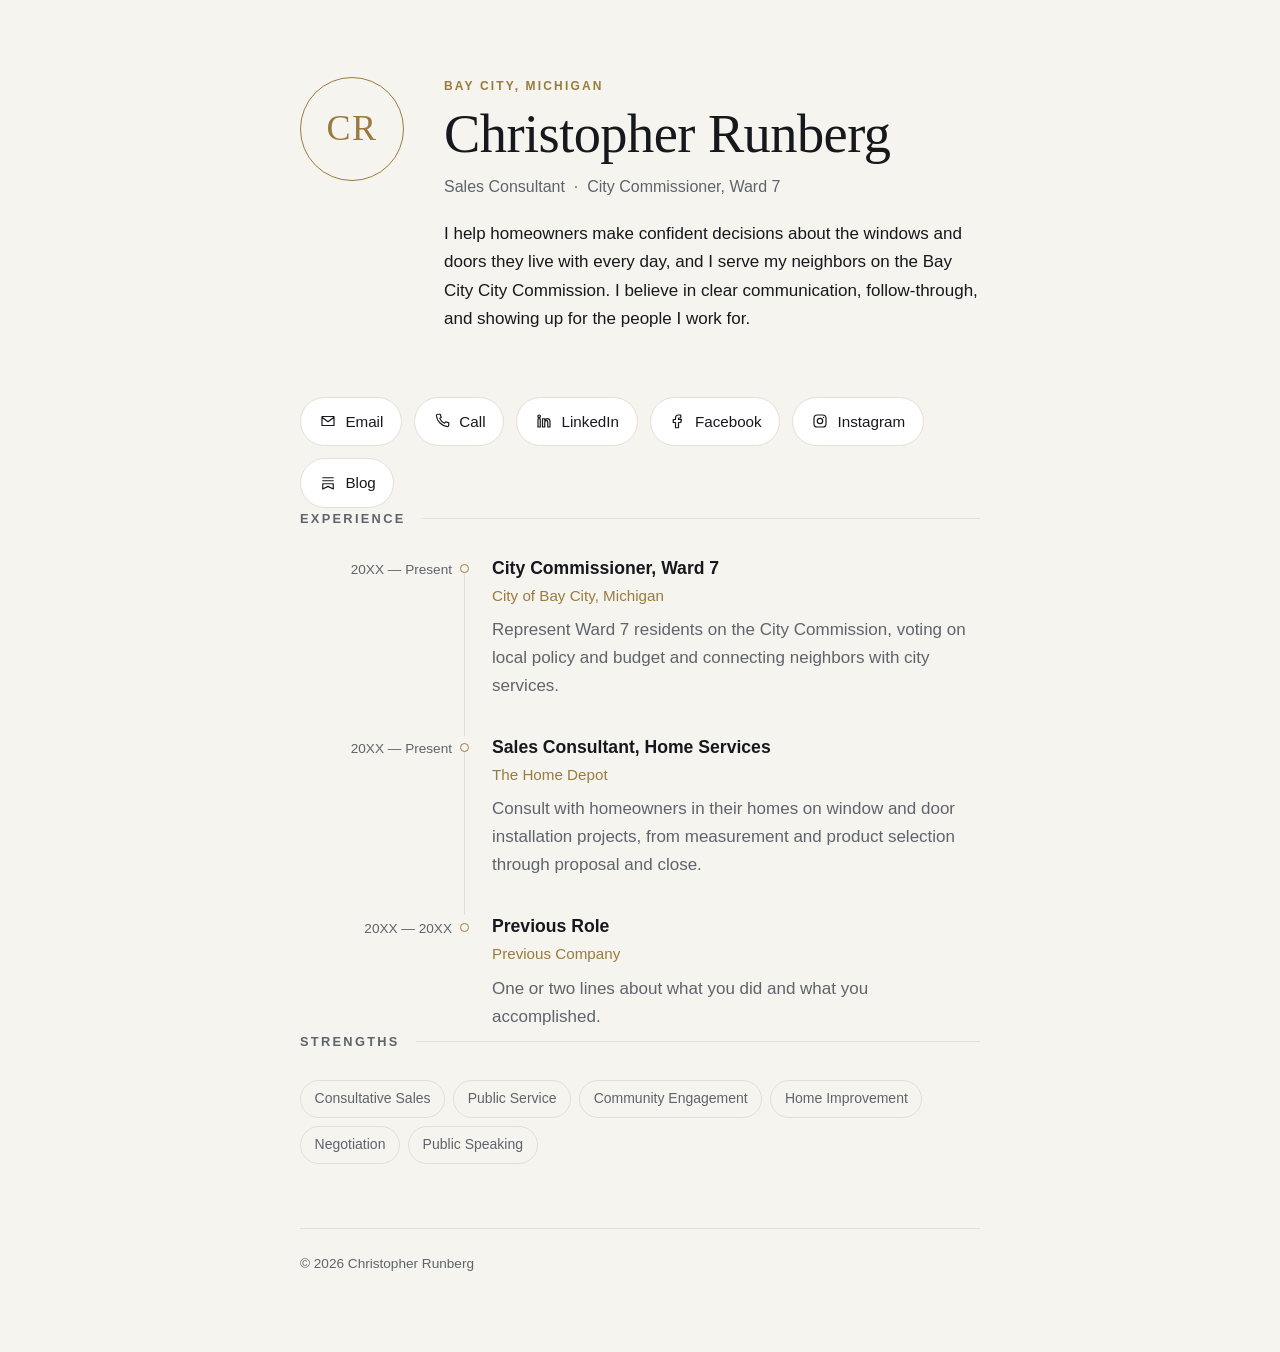
==== index.html @ 4af58022 "Add files via upload" ====
<!DOCTYPE html>
<html lang="en">
<head>
  <!-- ========== HEAD: info for the browser & search engines (not visible on page) ========== -->
  <meta charset="UTF-8">
  <meta name="viewport" content="width=device-width, initial-scale=1">
  <title>Christopher Runberg — Sales Consultant &amp; City Commissioner</title>
  <meta name="description" content="Christopher Runberg — Sales Consultant and Bay City, Michigan City Commissioner (Ward 7). Contact information and professional experience.">
  <meta name="theme-color" content="#0f1115">

  <!-- Social share preview (what shows when your link is posted on Facebook/LinkedIn/texts) -->
  <meta property="og:title" content="Christopher Runberg">
  <meta property="og:description" content="Sales Consultant &amp; City Commissioner, Bay City, Michigan.">
  <meta property="og:type" content="profile">

  <!-- Simple emoji-free favicon drawn in code: no extra file to download -->
  <link rel="icon" href="data:image/svg+xml,%3Csvg xmlns='http://www.w3.org/2000/svg' viewBox='0 0 64 64'%3E%3Crect width='64' height='64' rx='14' fill='%230f1115'/%3E%3Ctext x='50%25' y='54%25' text-anchor='middle' dominant-baseline='middle' font-family='Georgia,serif' font-size='28' fill='%23c9a96e'%3ECR%3C/text%3E%3C/svg%3E">

  <link rel="stylesheet" href="style.css">
</head>
<body>

  <!-- Hidden link that lets keyboard/screen-reader users jump past the header -->
  <a class="skip-link" href="#main">Skip to content</a>

  <div class="page">

    <!-- ========== HEADER: name, title, bio ========== -->
    <header class="hero">
      <div class="monogram" aria-hidden="true">CR</div>

      <div class="hero-text">
        <p class="eyebrow">Bay City, Michigan</p>
        <h1>Christopher Runberg</h1>
        <p class="role">Sales Consultant &nbsp;·&nbsp; City Commissioner, Ward 7</p>
        <p class="bio">
          <!-- EDIT ME: 2–3 sentences about you -->
          I help homeowners make confident decisions about the windows and doors
          they live with every day, and I serve my neighbors on the Bay City
          City Commission. I believe in clear communication, follow-through, and
          showing up for the people I work for.
        </p>
      </div>
    </header>

    <main id="main">

      <!-- ========== CONTACT LINKS ========== -->
      <section aria-labelledby="contact-heading">
        <h2 id="contact-heading" class="visually-hidden">Contact</h2>
        <ul class="contact">
          <li>
            <a href="mailto:christopher@runberg.info">
              <svg viewBox="0 0 24 24" aria-hidden="true"><path d="M4 6h16v12H4z M4 7l8 6 8-6"/></svg>
              <span>Email</span>
            </a>
          </li>
          <li>
            <!-- tel: links use +1 and digits only, so phones dial correctly -->
            <a href="tel:+19893183850">
              <svg viewBox="0 0 24 24" aria-hidden="true"><path d="M6.5 3h3l1.5 4-2 1.5a11 11 0 0 0 6.5 6.5l1.5-2 4 1.5v3a2 2 0 0 1-2 2A17 17 0 0 1 4.5 5a2 2 0 0 1 2-2z"/></svg>
              <span>Call</span>
            </a>
          </li>
          <li>
            <!-- EDIT ME: your LinkedIn URL -->
            <a href="https://www.linkedin.com/in/your-profile" target="_blank" rel="noopener">
              <svg viewBox="0 0 24 24" aria-hidden="true"><path d="M4 9h3v11H4z M5.5 4a1.7 1.7 0 1 1 0 3.4 1.7 1.7 0 0 1 0-3.4z M10 9h3v1.6c.6-1 1.8-1.9 3.6-1.9 3 0 3.4 2 3.4 4.6V20h-3v-5.8c0-1.4 0-3-1.8-3s-2.2 1.3-2.2 2.9V20h-3z"/></svg>
              <span>LinkedIn</span>
            </a>
          </li>
          <li>
            <!-- EDIT ME: your Facebook page URL -->
            <a href="https://www.facebook.com/your-page" target="_blank" rel="noopener">
              <svg viewBox="0 0 24 24" aria-hidden="true"><path d="M14 8h3V4h-3a4 4 0 0 0-4 4v2H7v4h3v7h4v-7h3l1-4h-4V8.5c0-.3.2-.5.5-.5z"/></svg>
              <span>Facebook</span>
            </a>
          </li>
          <li>
            <!-- EDIT ME: your Instagram URL -->
            <a href="https://www.instagram.com/your-handle" target="_blank" rel="noopener">
              <svg viewBox="0 0 24 24" aria-hidden="true"><rect x="4" y="4" width="16" height="16" rx="4.5"/><circle cx="12" cy="12" r="3.6"/><path d="M16.8 7.2h.01"/></svg>
              <span>Instagram</span>
            </a>
          </li>
          <li>
            <!-- EDIT ME: your Substack URL -->
            <a href="https://your-name.substack.com" target="_blank" rel="noopener">
              <svg viewBox="0 0 24 24" aria-hidden="true"><path d="M5 5h14 M5 9h14 M5 13h14v7l-7-3.5L5 20z"/></svg>
              <span>Blog</span>
            </a>
          </li>
        </ul>
      </section>

      <!-- ========== EXPERIENCE TIMELINE ========== -->
      <section class="block" aria-labelledby="exp-heading">
        <h2 id="exp-heading">Experience</h2>

        <!-- <ol> = ordered list. Newest job first. Copy one <li>…</li> to add a job. -->
        <ol class="timeline">

          <li class="entry">
            <div class="when">20XX — Present</div>  <!-- EDIT ME -->
            <div class="what">
              <h3>City Commissioner, Ward 7</h3>
              <p class="org">City of Bay City, Michigan</p>
              <p>
                <!-- EDIT ME -->
                Represent Ward 7 residents on the City Commission, voting on
                local policy and budget and connecting neighbors with city services.
              </p>
            </div>
          </li>

          <li class="entry">
            <div class="when">20XX — Present</div>  <!-- EDIT ME -->
            <div class="what">
              <h3>Sales Consultant, Home Services</h3>
              <p class="org">The Home Depot</p>
              <p>
                <!-- EDIT ME -->
                Consult with homeowners in their homes on window and door
                installation projects, from measurement and product selection
                through proposal and close.
              </p>
            </div>
          </li>

          <li class="entry">
            <div class="when">20XX — 20XX</div>  <!-- EDIT ME -->
            <div class="what">
              <h3>Previous Role</h3>
              <p class="org">Previous Company</p>
              <p>One or two lines about what you did and what you accomplished.</p>
            </div>
          </li>

        </ol>
      </section>

      <!-- ========== SKILLS (optional — delete this section if you don't want it) ========== -->
      <section class="block" aria-labelledby="skills-heading">
        <h2 id="skills-heading">Strengths</h2>
        <ul class="tags">
          <li>Consultative Sales</li>
          <li>Public Service</li>
          <li>Community Engagement</li>
          <li>Home Improvement</li>
          <li>Negotiation</li>
          <li>Public Speaking</li>
        </ul>
      </section>

    </main>

    <footer class="footer">
      <!-- Remember to update the year each January -->
      <p>© 2026 Christopher Runberg</p>
    </footer>

  </div>
</body>
</html>
---- style.css ----
/* =========================================================
   1. DESIGN TOKENS (CSS variables)
   Change a value here and it updates everywhere on the site.
   ========================================================= */
:root {
  /* Colors — light mode */
  --bg:         #f6f4ef;   /* page background (warm off-white) */
  --surface:    #ffffff;   /* cards / buttons */
  --text:       #16181d;   /* main text */
  --muted:      #5f636b;   /* secondary text */
  --line:       #e3dfd6;   /* borders & timeline line */
  --accent:     #9a7b3f;   /* gold accent */
  --accent-ink: #ffffff;   /* text on top of accent color */

  /* Fonts — "system" fonts already on every device = zero download time */
  --font-sans:  -apple-system, BlinkMacSystemFont, "Segoe UI", Roboto, "Helvetica Neue", Arial, sans-serif;
  --font-serif: "Iowan Old Style", "Palatino Linotype", Palatino, Georgia, serif;

  /* Spacing & shape */
  --space: 1rem;           /* 1rem = 16px by default */
  --radius: 14px;
  --max-width: 760px;      /* how wide the content gets on big screens */
}

/* Dark mode: kicks in automatically if the visitor's phone/computer is set to dark */
@media (prefers-color-scheme: dark) {
  :root {
    --bg:      #0f1115;
    --surface: #171a20;
    --text:    #ece9e2;
    --muted:   #9a9da5;
    --line:    #2a2e36;
    --accent:  #c9a96e;
    --accent-ink: #0f1115;
  }
}

/* =========================================================
   2. RESET & BASE
   Browsers add default spacing; we normalize it.
   ========================================================= */
*, *::before, *::after { box-sizing: border-box; }

html { -webkit-text-size-adjust: 100%; }

body {
  margin: 0;
  background: var(--bg);
  color: var(--text);
  font-family: var(--font-sans);
  font-size: 1.0625rem;      /* 17px — comfortable reading size */
  line-height: 1.65;
  -webkit-font-smoothing: antialiased;
}

h1, h2, h3, p { margin: 0; }

a { color: inherit; }

/* =========================================================
   3. PAGE LAYOUT
   clamp(min, preferred, max) = sizes that scale with the screen.
   ========================================================= */
.page {
  max-width: var(--max-width);
  margin-inline: auto;                         /* centers the page */
  padding: clamp(2rem, 6vw, 5rem) clamp(1.25rem, 5vw, 2.5rem);
  display: grid;
  gap: clamp(2.5rem, 6vw, 4rem);               /* space between sections */
}

/* =========================================================
   4. HEADER / HERO  (uses CSS Grid)
   ========================================================= */
.hero {
  display: grid;
  grid-template-columns: auto 1fr;             /* monogram | text */
  gap: clamp(1.25rem, 4vw, 2.5rem);
  align-items: start;
}

.monogram {
  width: clamp(72px, 14vw, 104px);
  aspect-ratio: 1;                             /* keeps it a perfect square */
  display: grid;
  place-items: center;                         /* centers the letters */
  border-radius: 50%;
  border: 1px solid var(--accent);
  color: var(--accent);
  font-family: var(--font-serif);
  font-size: clamp(1.5rem, 4vw, 2.25rem);
  letter-spacing: 0.04em;
}

.eyebrow {
  font-size: 0.75rem;
  font-weight: 600;
  letter-spacing: 0.18em;
  text-transform: uppercase;
  color: var(--accent);
  margin-bottom: 0.5rem;
}

h1 {
  font-family: var(--font-serif);
  font-weight: 500;
  font-size: clamp(2.1rem, 6.5vw, 3.4rem);
  line-height: 1.1;
  letter-spacing: -0.01em;
}

.role {
  margin-top: 0.6rem;
  color: var(--muted);
  font-size: 1rem;
}

.bio {
  margin-top: 1.25rem;
  max-width: 58ch;                             /* ~58 characters per line = easy reading */
}

/* =========================================================
   5. CONTACT LINKS  (uses Flexbox)
   ========================================================= */
.contact {
  list-style: none;
  margin: 0;
  padding: 0;
  display: flex;
  flex-wrap: wrap;                             /* wraps to new lines on small screens */
  gap: 0.75rem;
}

.contact a {
  display: inline-flex;
  align-items: center;
  gap: 0.55rem;
  padding: 0.7rem 1.1rem;
  min-height: 44px;                            /* big enough to tap with a thumb */
  background: var(--surface);
  border: 1px solid var(--line);
  border-radius: 999px;                        /* pill shape */
  text-decoration: none;
  font-size: 0.95rem;
  font-weight: 500;
  transition: border-color .2s, background .2s, color .2s, transform .2s;
}

.contact a:hover {
  border-color: var(--accent);
  color: var(--accent);
  transform: translateY(-1px);
}

.contact svg {
  width: 18px;
  height: 18px;
  fill: none;
  stroke: currentColor;                        /* icon takes the text color */
  stroke-width: 1.6;
  stroke-linejoin: round;
  stroke-linecap: round;
}

/* =========================================================
   6. SECTION HEADINGS
   ========================================================= */
.block h2 {
  display: flex;
  align-items: center;
  gap: 1rem;
  font-size: 0.8rem;
  font-weight: 600;
  letter-spacing: 0.18em;
  text-transform: uppercase;
  color: var(--muted);
  margin-bottom: 1.75rem;
}

/* thin line that extends to the right of each heading */
.block h2::after {
  content: "";
  flex: 1;
  height: 1px;
  background: var(--line);
}

/* =========================================================
   7. TIMELINE
   ========================================================= */
.timeline {
  list-style: none;
  margin: 0;
  padding: 0;
  position: relative;
}

.entry {
  display: grid;
  grid-template-columns: 9.5rem 1fr;           /* date column | details column */
  gap: 1.5rem;
  padding-bottom: 2.25rem;
  position: relative;
}

/* The vertical line */
.entry::before {
  content: "";
  position: absolute;
  left: calc(9.5rem + 0.75rem);                /* sits in the gap between columns */
  top: 0.55rem;
  bottom: 0;
  width: 1px;
  background: var(--line);
}
.entry:last-child::before { display: none; }   /* no line hanging off the last item */
.entry:last-child { padding-bottom: 0; }

/* The dot */
.entry::after {
  content: "";
  position: absolute;
  left: calc(9.5rem + 0.75rem - 4px);
  top: 0.45rem;
  width: 9px;
  height: 9px;
  border-radius: 50%;
  background: var(--bg);
  border: 1.5px solid var(--accent);
}

.when {
  font-size: 0.85rem;
  color: var(--muted);
  font-variant-numeric: tabular-nums;          /* numbers line up neatly */
  padding-top: 0.15rem;
  text-align: right;
}

.what { padding-left: 1rem; }

.what h3 {
  font-size: 1.1rem;
  font-weight: 600;
  line-height: 1.35;
}

.org {
  color: var(--accent);
  font-size: 0.95rem;
  margin: 0.15rem 0 0.5rem;
}

.what p:last-child { color: var(--muted); }

/* =========================================================
   8. STRENGTH TAGS
   ========================================================= */
.tags {
  list-style: none;
  margin: 0;
  padding: 0;
  display: flex;
  flex-wrap: wrap;
  gap: 0.5rem;
}

.tags li {
  padding: 0.4rem 0.85rem;
  border: 1px solid var(--line);
  border-radius: 999px;
  font-size: 0.875rem;
  color: var(--muted);
}

/* =========================================================
   9. FOOTER
   ========================================================= */
.footer {
  padding-top: 1.5rem;
  border-top: 1px solid var(--line);
  font-size: 0.85rem;
  color: var(--muted);
}

/* =========================================================
   10. ACCESSIBILITY HELPERS
   ========================================================= */
.visually-hidden {               /* hidden on screen, still read by screen readers */
  position: absolute;
  width: 1px; height: 1px;
  overflow: hidden;
  clip: rect(0 0 0 0);
  white-space: nowrap;
}

.skip-link {
  position: absolute;
  left: 1rem;
  top: -3rem;
  padding: 0.5rem 1rem;
  background: var(--accent);
  color: var(--accent-ink);
  border-radius: 8px;
  z-index: 10;
}
.skip-link:focus { top: 1rem; }

/* Clear outline when navigating with the Tab key */
a:focus-visible {
  outline: 2px solid var(--accent);
  outline-offset: 3px;
}

/* Respect visitors who turn off animations in their device settings */
@media (prefers-reduced-motion: reduce) {
  * { transition: none !important; }
}

/* =========================================================
   11. PHONE LAYOUT (screens narrower than 600px)
   ========================================================= */
@media (max-width: 600px) {
  .hero {
    grid-template-columns: 1fr;                /* stack monogram above text */
  }

  /* Timeline: date moves above the job, line runs down the left edge */
  .entry {
    grid-template-columns: 1fr;
    gap: 0.25rem;
    padding-left: 1.75rem;
  }
  .entry::before { left: 4px; }
  .entry::after  { left: 0; }
  .when { text-align: left; }
  .what { padding-left: 0; }

  /* Contact buttons: neat 2×2 grid */
  .contact {
    display: grid;
    grid-template-columns: 1fr 1fr;
  }
  .contact a { justify-content: center; }
}

/* =========================================================
   12. PRINT  (makes "Print → Save as PDF" a clean résumé)
   ========================================================= */
@media print {
  :root { --bg: #fff; --text: #000; --muted: #444; --line: #ccc; --accent: #000; }
  .skip-link, .contact svg { display: none; }
  .page { padding: 0; }
  .contact a { border: none; padding: 0; }
  .entry { break-inside: avoid; }
}
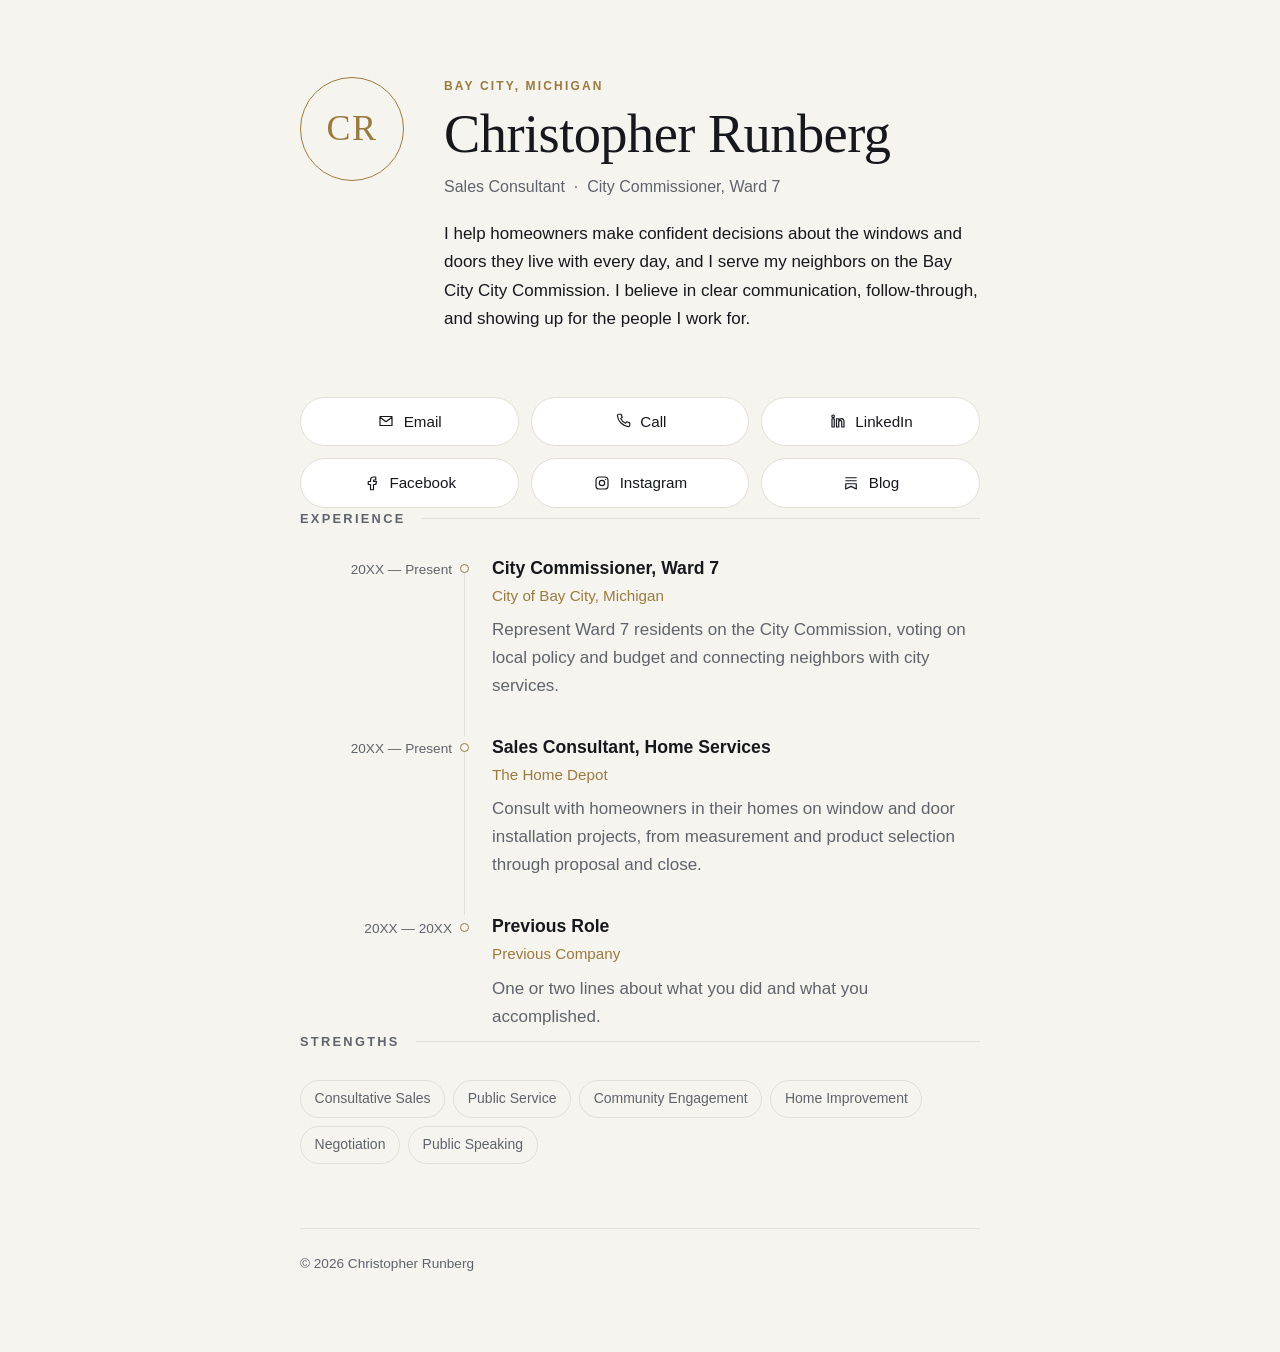
==== commit 1d9b27de: "Add real Facebook profile link Co-Authored-By: Claude Opus 5.5 <noreply@anthropic.com> Claude-Sessio" ====
--- a/index.html
+++ b/index.html
@@ -70,8 +70,8 @@
             </a>
           </li>
           <li>
-            <!-- EDIT ME: your Facebook page URL -->
-            <a href="https://www.facebook.com/your-page" target="_blank" rel="noopener">
+            <!-- Facebook profile -->
+            <a href="https://www.facebook.com/christopher.runberg.7" target="_blank" rel="noopener">
               <svg viewBox="0 0 24 24" aria-hidden="true"><path d="M14 8h3V4h-3a4 4 0 0 0-4 4v2H7v4h3v7h4v-7h3l1-4h-4V8.5c0-.3.2-.5.5-.5z"/></svg>
               <span>Facebook</span>
             </a>
--- a/style.css
+++ b/style.css
@@ -127,13 +127,14 @@
   list-style: none;
   margin: 0;
   padding: 0;
+  display: grid;
+  grid-template-columns: repeat(3, 1fr);       /* 3 equal columns = a tidy 3×2 block */
+  gap: 0.75rem;
+}
+
+.contact a {
   display: flex;
-  flex-wrap: wrap;                             /* wraps to new lines on small screens */
-  gap: 0.75rem;
-}
-
-.contact a {
-  display: inline-flex;
+  justify-content: center;                     /* centers icon + label inside each button */
   align-items: center;
   gap: 0.55rem;
   padding: 0.7rem 1.1rem;
@@ -337,12 +338,10 @@
   .when { text-align: left; }
   .what { padding-left: 0; }
 
-  /* Contact buttons: neat 2×2 grid */
+  /* Contact buttons: 2 columns on phones (3 rows of 2) */
   .contact {
-    display: grid;
     grid-template-columns: 1fr 1fr;
   }
-  .contact a { justify-content: center; }
 }
 
 /* =========================================================
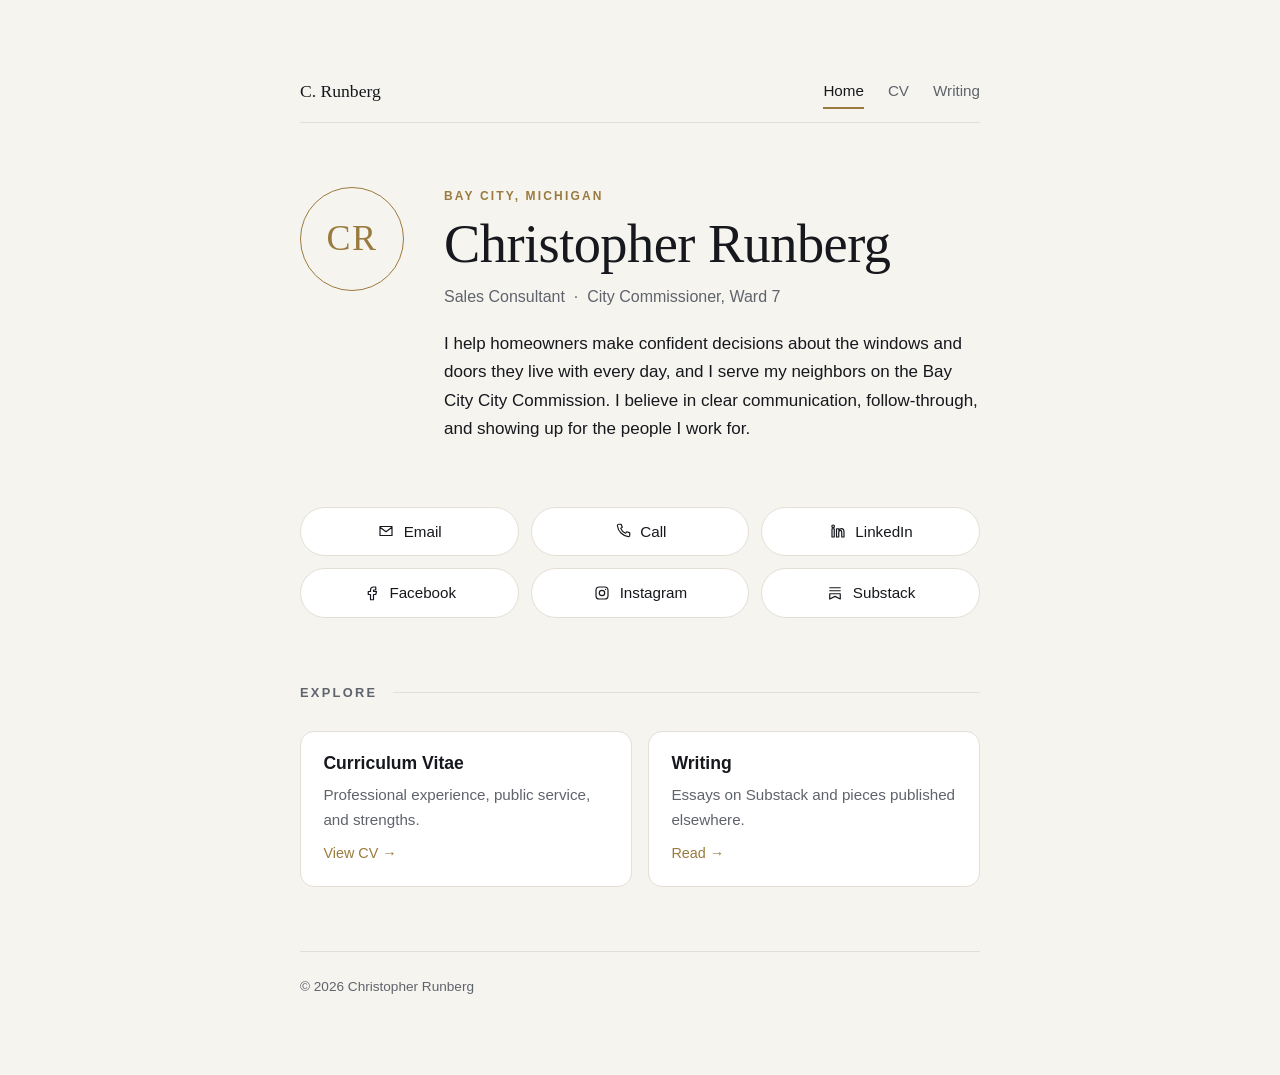
==== commit a06b4a8a: "Add CV and Writing pages with shared navigation Split the single-page site into Home, CV, and Writin" ====
--- a/index.html
+++ b/index.html
@@ -4,26 +4,34 @@
   <!-- ========== HEAD: info for the browser & search engines (not visible on page) ========== -->
   <meta charset="UTF-8">
   <meta name="viewport" content="width=device-width, initial-scale=1">
-  <title>Christopher Runberg — Sales Consultant &amp; City Commissioner</title>
-  <meta name="description" content="Christopher Runberg — Sales Consultant and Bay City, Michigan City Commissioner (Ward 7). Contact information and professional experience.">
+  <title>Christopher Runberg — Bay City, Michigan</title>
+  <meta name="description" content="Christopher Runberg of Bay City, Michigan. CV, writing, and contact information.">
   <meta name="theme-color" content="#0f1115">
 
   <!-- Social share preview (what shows when your link is posted on Facebook/LinkedIn/texts) -->
   <meta property="og:title" content="Christopher Runberg">
-  <meta property="og:description" content="Sales Consultant &amp; City Commissioner, Bay City, Michigan.">
+  <meta property="og:description" content="CV, writing, and contact information.">
   <meta property="og:type" content="profile">
 
-  <!-- Simple emoji-free favicon drawn in code: no extra file to download -->
   <link rel="icon" href="data:image/svg+xml,%3Csvg xmlns='http://www.w3.org/2000/svg' viewBox='0 0 64 64'%3E%3Crect width='64' height='64' rx='14' fill='%230f1115'/%3E%3Ctext x='50%25' y='54%25' text-anchor='middle' dominant-baseline='middle' font-family='Georgia,serif' font-size='28' fill='%23c9a96e'%3ECR%3C/text%3E%3C/svg%3E">
-
   <link rel="stylesheet" href="style.css">
 </head>
 <body>
 
-  <!-- Hidden link that lets keyboard/screen-reader users jump past the header -->
   <a class="skip-link" href="#main">Skip to content</a>
 
   <div class="page">
+
+    <!-- ========== MENU: the same block appears on every page ==========
+         aria-current="page" marks which page you're on (it gets underlined). -->
+    <nav class="site-nav" aria-label="Main">
+      <a class="nav-name" href="index.html">C. Runberg</a>
+      <ul>
+        <li><a href="index.html" aria-current="page">Home</a></li>
+        <li><a href="cv.html">CV</a></li>
+        <li><a href="writing.html">Writing</a></li>
+      </ul>
+    </nav>
 
     <!-- ========== HEADER: name, title, bio ========== -->
     <header class="hero">
@@ -43,7 +51,7 @@
       </div>
     </header>
 
-    <main id="main">
+    <main id="main" class="stack">
 
       <!-- ========== CONTACT LINKS ========== -->
       <section aria-labelledby="contact-heading">
@@ -63,22 +71,19 @@
             </a>
           </li>
           <li>
-            <!-- EDIT ME: your LinkedIn URL -->
-            <a href="https://www.linkedin.com/in/your-profile" target="_blank" rel="noopener">
+            <a href="https://www.linkedin.com/in/christopher-runberg-430152448/" target="_blank" rel="noopener">
               <svg viewBox="0 0 24 24" aria-hidden="true"><path d="M4 9h3v11H4z M5.5 4a1.7 1.7 0 1 1 0 3.4 1.7 1.7 0 0 1 0-3.4z M10 9h3v1.6c.6-1 1.8-1.9 3.6-1.9 3 0 3.4 2 3.4 4.6V20h-3v-5.8c0-1.4 0-3-1.8-3s-2.2 1.3-2.2 2.9V20h-3z"/></svg>
               <span>LinkedIn</span>
             </a>
           </li>
           <li>
-            <!-- Facebook profile -->
             <a href="https://www.facebook.com/christopher.runberg.7" target="_blank" rel="noopener">
               <svg viewBox="0 0 24 24" aria-hidden="true"><path d="M14 8h3V4h-3a4 4 0 0 0-4 4v2H7v4h3v7h4v-7h3l1-4h-4V8.5c0-.3.2-.5.5-.5z"/></svg>
               <span>Facebook</span>
             </a>
           </li>
           <li>
-            <!-- EDIT ME: your Instagram URL -->
-            <a href="https://www.instagram.com/your-handle" target="_blank" rel="noopener">
+            <a href="https://www.instagram.com/christopher.runberg/" target="_blank" rel="noopener">
               <svg viewBox="0 0 24 24" aria-hidden="true"><rect x="4" y="4" width="16" height="16" rx="4.5"/><circle cx="12" cy="12" r="3.6"/><path d="M16.8 7.2h.01"/></svg>
               <span>Instagram</span>
             </a>
@@ -87,68 +92,30 @@
             <!-- EDIT ME: your Substack URL -->
             <a href="https://your-name.substack.com" target="_blank" rel="noopener">
               <svg viewBox="0 0 24 24" aria-hidden="true"><path d="M5 5h14 M5 9h14 M5 13h14v7l-7-3.5L5 20z"/></svg>
-              <span>Blog</span>
+              <span>Substack</span>
             </a>
           </li>
         </ul>
       </section>
 
-      <!-- ========== EXPERIENCE TIMELINE ========== -->
-      <section class="block" aria-labelledby="exp-heading">
-        <h2 id="exp-heading">Experience</h2>
-
-        <!-- <ol> = ordered list. Newest job first. Copy one <li>…</li> to add a job. -->
-        <ol class="timeline">
-
-          <li class="entry">
-            <div class="when">20XX — Present</div>  <!-- EDIT ME -->
-            <div class="what">
-              <h3>City Commissioner, Ward 7</h3>
-              <p class="org">City of Bay City, Michigan</p>
-              <p>
-                <!-- EDIT ME -->
-                Represent Ward 7 residents on the City Commission, voting on
-                local policy and budget and connecting neighbors with city services.
-              </p>
-            </div>
+      <!-- ========== SIGNPOSTS: big links to the other two pages ========== -->
+      <section class="block" aria-labelledby="explore-heading">
+        <h2 id="explore-heading">Explore</h2>
+        <ul class="cards">
+          <li>
+            <a class="card" href="cv.html">
+              <h3>Curriculum Vitae</h3>
+              <p>Professional experience, public service, and strengths.</p>
+              <span class="card-more">View CV →</span>
+            </a>
           </li>
-
-          <li class="entry">
-            <div class="when">20XX — Present</div>  <!-- EDIT ME -->
-            <div class="what">
-              <h3>Sales Consultant, Home Services</h3>
-              <p class="org">The Home Depot</p>
-              <p>
-                <!-- EDIT ME -->
-                Consult with homeowners in their homes on window and door
-                installation projects, from measurement and product selection
-                through proposal and close.
-              </p>
-            </div>
+          <li>
+            <a class="card" href="writing.html">
+              <h3>Writing</h3>
+              <p>Essays on Substack and pieces published elsewhere.</p>
+              <span class="card-more">Read →</span>
+            </a>
           </li>
-
-          <li class="entry">
-            <div class="when">20XX — 20XX</div>  <!-- EDIT ME -->
-            <div class="what">
-              <h3>Previous Role</h3>
-              <p class="org">Previous Company</p>
-              <p>One or two lines about what you did and what you accomplished.</p>
-            </div>
-          </li>
-
-        </ol>
-      </section>
-
-      <!-- ========== SKILLS (optional — delete this section if you don't want it) ========== -->
-      <section class="block" aria-labelledby="skills-heading">
-        <h2 id="skills-heading">Strengths</h2>
-        <ul class="tags">
-          <li>Consultative Sales</li>
-          <li>Public Service</li>
-          <li>Community Engagement</li>
-          <li>Home Improvement</li>
-          <li>Negotiation</li>
-          <li>Public Speaking</li>
         </ul>
       </section>
 
--- a/style.css
+++ b/style.css
@@ -286,6 +286,112 @@
 }
 
 /* =========================================================
+   9b. MENU (top of every page)
+   ========================================================= */
+.site-nav {
+  display: flex;
+  justify-content: space-between;              /* name on the left, links on the right */
+  align-items: center;
+  flex-wrap: wrap;
+  gap: 0.75rem 1.5rem;
+  padding-bottom: 1rem;
+  border-bottom: 1px solid var(--line);
+}
+
+.nav-name {
+  font-family: var(--font-serif);
+  font-size: 1.1rem;
+  text-decoration: none;
+}
+
+.site-nav ul {
+  list-style: none;
+  margin: 0;
+  padding: 0;
+  display: flex;
+  gap: 1.5rem;
+}
+
+.site-nav ul a {
+  text-decoration: none;
+  font-size: 0.95rem;
+  color: var(--muted);
+  padding: 0.5rem 0;                           /* taller tap target on phones */
+}
+
+.site-nav ul a:hover { color: var(--accent); }
+
+/* The page you're on: darker text plus a gold underline */
+.site-nav a[aria-current="page"] {
+  color: var(--text);
+  border-bottom: 2px solid var(--accent);
+}
+
+/* =========================================================
+   9c. PAGE TITLES (CV and Writing pages)
+   ========================================================= */
+.page-head { display: grid; gap: 0.6rem; justify-items: start; }
+.page-head .role a { color: var(--accent); }
+.page-head .bio { margin-top: 0.25rem; }
+
+/* Space between sections inside <main> */
+.stack {
+  display: grid;
+  gap: clamp(2.5rem, 6vw, 4rem);
+}
+
+/* =========================================================
+   9d. BUTTON
+   ========================================================= */
+.button {
+  margin-top: 0.5rem;
+  display: inline-flex;
+  align-items: center;
+  min-height: 44px;
+  padding: 0.6rem 1.2rem;
+  font: inherit;
+  font-size: 0.95rem;
+  font-weight: 500;
+  color: var(--accent-ink);
+  background: var(--accent);
+  border: none;
+  border-radius: 999px;
+  text-decoration: none;
+  cursor: pointer;
+}
+.button:hover { filter: brightness(1.08); }
+
+/* =========================================================
+   9e. CARDS (signposts on Home, posts on Writing)
+   ========================================================= */
+.cards {
+  list-style: none;
+  margin: 0;
+  padding: 0;
+  display: grid;
+  grid-template-columns: repeat(auto-fit, minmax(240px, 1fr));  /* side by side when there's room */
+  gap: 1rem;
+}
+
+.card {
+  display: grid;
+  gap: 0.4rem;
+  height: 100%;
+  padding: 1.25rem 1.4rem;
+  background: var(--surface);
+  border: 1px solid var(--line);
+  border-radius: var(--radius);
+  text-decoration: none;
+  transition: border-color .2s, transform .2s;
+}
+.card:hover { border-color: var(--accent); transform: translateY(-2px); }
+
+.card h3 { font-size: 1.1rem; font-weight: 600; line-height: 1.35; }
+.card p { color: var(--muted); font-size: 0.95rem; }
+.card-meta { font-size: 0.8rem !important; letter-spacing: 0.04em; }
+.card-more { color: var(--accent); font-size: 0.9rem; font-weight: 500; margin-top: 0.25rem; }
+
+/* =========================================================
    10. ACCESSIBILITY HELPERS
    ========================================================= */
 .visually-hidden {               /* hidden on screen, still read by screen readers */
@@ -349,7 +455,7 @@
    ========================================================= */
 @media print {
   :root { --bg: #fff; --text: #000; --muted: #444; --line: #ccc; --accent: #000; }
-  .skip-link, .contact svg { display: none; }
+  .skip-link, .contact svg, .site-nav, .button { display: none; }
   .page { padding: 0; }
   .contact a { border: none; padding: 0; }
   .entry { break-inside: avoid; }
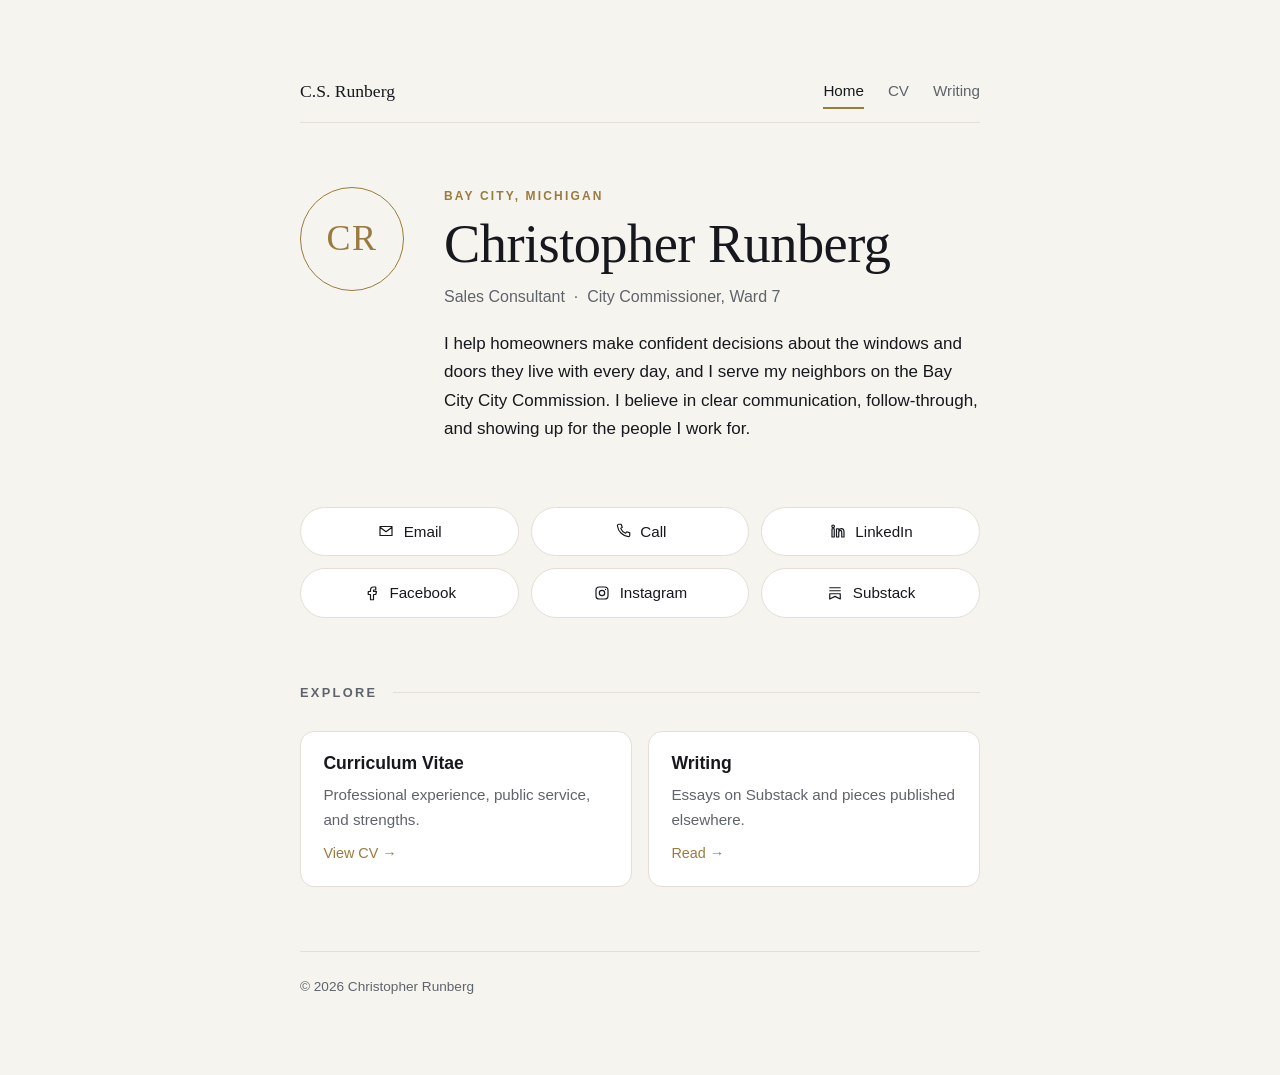
==== commit d2b23dd8: "Change menu name to C.S. Runberg Co-Authored-By: Claude Opus 5.5 <noreply@anthropic.com> Claude-Sess" ====
--- a/index.html
+++ b/index.html
@@ -25,7 +25,7 @@
     <!-- ========== MENU: the same block appears on every page ==========
          aria-current="page" marks which page you're on (it gets underlined). -->
     <nav class="site-nav" aria-label="Main">
-      <a class="nav-name" href="index.html">C. Runberg</a>
+      <a class="nav-name" href="index.html">C.S. Runberg</a>
       <ul>
         <li><a href="index.html" aria-current="page">Home</a></li>
         <li><a href="cv.html">CV</a></li>
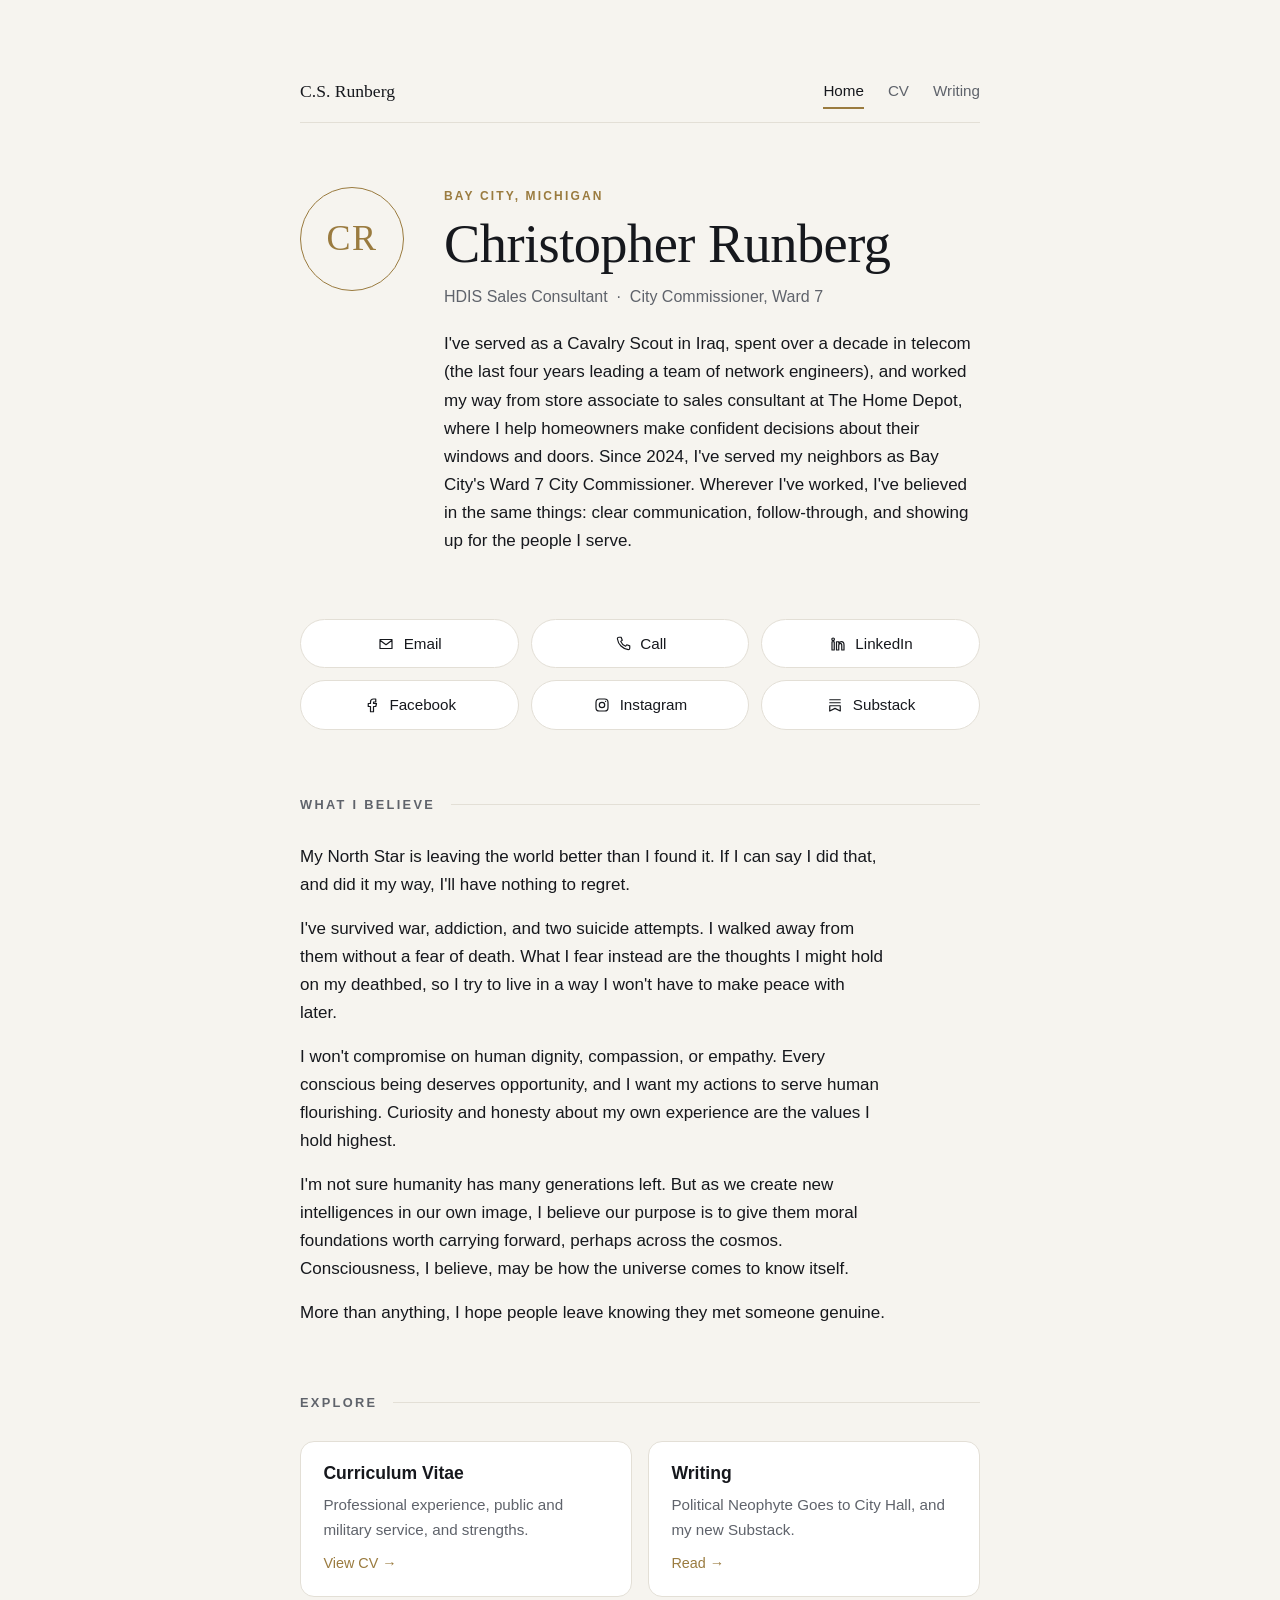
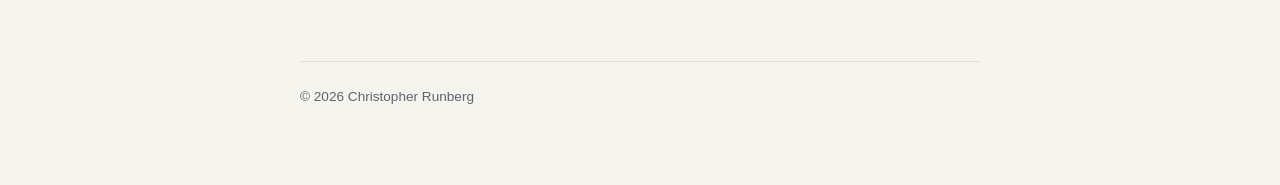
==== commit 52ff016e: "Fill in CV, bio, values, and writing portfolio Add full work history, public service, and military s" ====
--- a/index.html
+++ b/index.html
@@ -40,13 +40,15 @@
       <div class="hero-text">
         <p class="eyebrow">Bay City, Michigan</p>
         <h1>Christopher Runberg</h1>
-        <p class="role">Sales Consultant &nbsp;·&nbsp; City Commissioner, Ward 7</p>
+        <p class="role">HDIS Sales Consultant &nbsp;·&nbsp; City Commissioner, Ward 7</p>
         <p class="bio">
-          <!-- EDIT ME: 2–3 sentences about you -->
-          I help homeowners make confident decisions about the windows and doors
-          they live with every day, and I serve my neighbors on the Bay City
-          City Commission. I believe in clear communication, follow-through, and
-          showing up for the people I work for.
+          I've served as a Cavalry Scout in Iraq, spent over a decade in telecom
+          (the last four years leading a team of network engineers), and worked my
+          way from store associate to sales consultant at The Home Depot, where I
+          help homeowners make confident decisions about their windows and doors.
+          Since 2024, I've served my neighbors as Bay City's Ward 7 City
+          Commissioner. Wherever I've worked, I've believed in the same things:
+          clear communication, follow-through, and showing up for the people I serve.
         </p>
       </div>
     </header>
@@ -89,13 +91,42 @@
             </a>
           </li>
           <li>
-            <!-- EDIT ME: your Substack URL -->
-            <a href="https://your-name.substack.com" target="_blank" rel="noopener">
+            <a href="https://csrunberg.substack.com/" target="_blank" rel="noopener">
               <svg viewBox="0 0 24 24" aria-hidden="true"><path d="M5 5h14 M5 9h14 M5 13h14v7l-7-3.5L5 20z"/></svg>
               <span>Substack</span>
             </a>
           </li>
         </ul>
+      </section>
+
+      <!-- ========== WHAT I BELIEVE ========== -->
+      <section class="block values" aria-labelledby="values-heading">
+        <h2 id="values-heading">What I Believe</h2>
+        <p>
+          My North Star is leaving the world better than I found it. If I can say
+          I did that, and did it my way, I'll have nothing to regret.
+        </p>
+        <p>
+          I've survived war, addiction, and two suicide attempts. I walked away
+          from them without a fear of death. What I fear instead are the thoughts
+          I might hold on my deathbed, so I try to live in a way I won't have to
+          make peace with later.
+        </p>
+        <p>
+          I won't compromise on human dignity, compassion, or empathy. Every
+          conscious being deserves opportunity, and I want my actions to serve
+          human flourishing. Curiosity and honesty about my own experience are
+          the values I hold highest.
+        </p>
+        <p>
+          I'm not sure humanity has many generations left. But as we create new
+          intelligences in our own image, I believe our purpose is to give them
+          moral foundations worth carrying forward, perhaps across the cosmos.
+          Consciousness, I believe, may be how the universe comes to know itself.
+        </p>
+        <p>
+          More than anything, I hope people leave knowing they met someone genuine.
+        </p>
       </section>
 
       <!-- ========== SIGNPOSTS: big links to the other two pages ========== -->
@@ -105,14 +136,14 @@
           <li>
             <a class="card" href="cv.html">
               <h3>Curriculum Vitae</h3>
-              <p>Professional experience, public service, and strengths.</p>
+              <p>Professional experience, public and military service, and strengths.</p>
               <span class="card-more">View CV →</span>
             </a>
           </li>
           <li>
             <a class="card" href="writing.html">
               <h3>Writing</h3>
-              <p>Essays on Substack and pieces published elsewhere.</p>
+              <p>Political Neophyte Goes to City Hall, and my new Substack.</p>
               <span class="card-more">Read →</span>
             </a>
           </li>
--- a/style.css
+++ b/style.css
@@ -361,6 +361,19 @@
 }
 .button:hover { filter: brightness(1.08); }
 
+/* "What I Believe" paragraphs on the Home page */
+.values p { max-width: 62ch; }
+.values p + p { margin-top: 1rem; }          /* space between paragraphs */
+
+/* Short description under a section heading (Writing page) */
+.section-intro {
+  color: var(--muted);
+  font-size: 0.95rem;
+  margin: -0.75rem 0 1.25rem;
+  max-width: 62ch;
+}
+.section-intro a { color: var(--accent); }
+
 /* =========================================================
    9e. CARDS (signposts on Home, posts on Writing)
    ========================================================= */
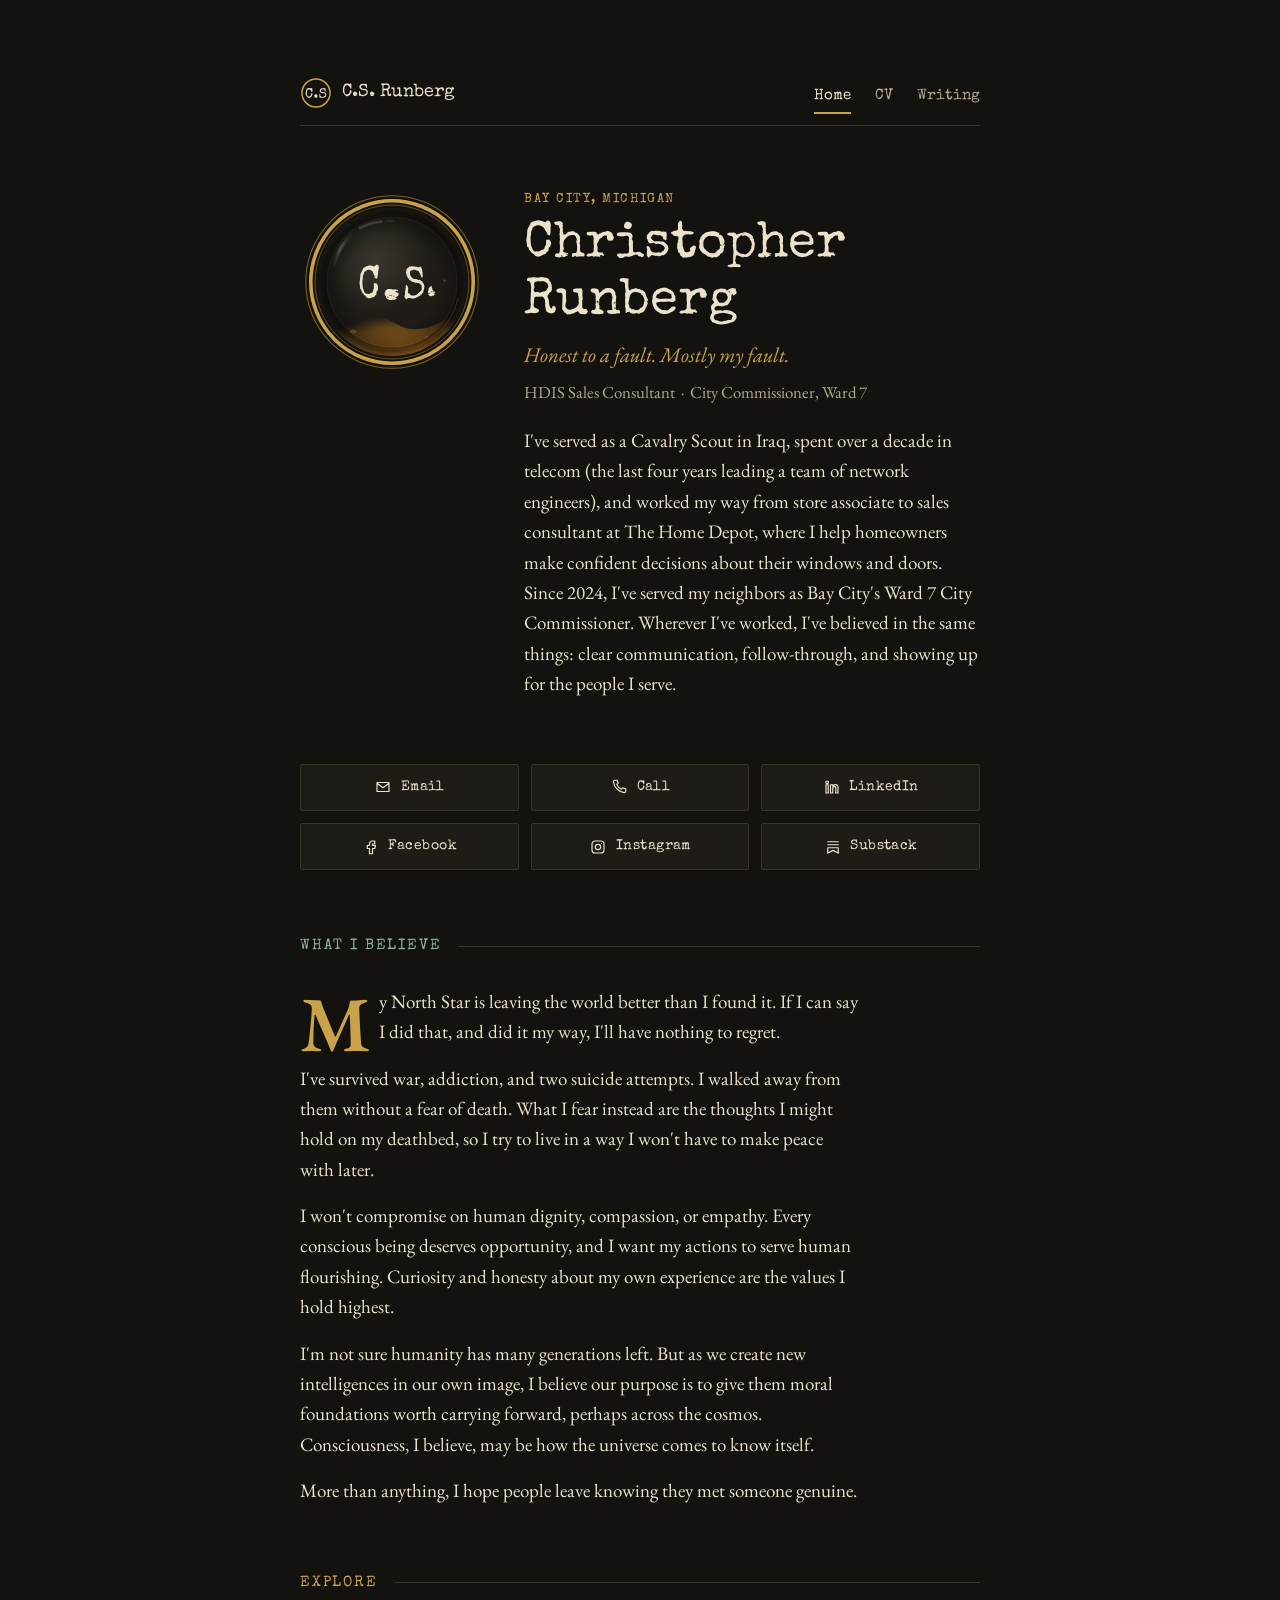
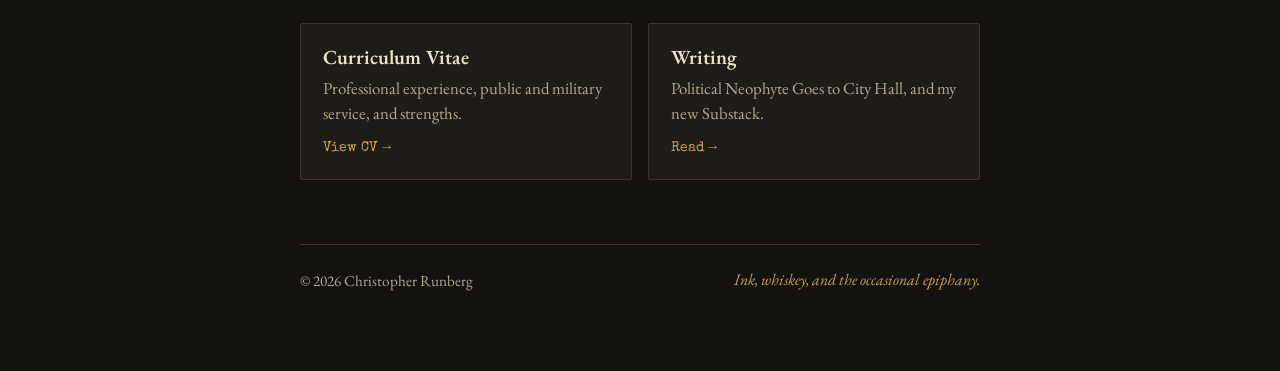
==== commit 249e047b: "Apply C.S. Runberg brand: fonts, colors, logo, favicon - Night Shift theme on Home, Daylight Manuscr" ====
--- a/index.html
+++ b/index.html
@@ -6,17 +6,27 @@
   <meta name="viewport" content="width=device-width, initial-scale=1">
   <title>Christopher Runberg — Bay City, Michigan</title>
   <meta name="description" content="Christopher Runberg of Bay City, Michigan. CV, writing, and contact information.">
-  <meta name="theme-color" content="#0f1115">
+  <meta name="theme-color" content="#14120f">
 
   <!-- Social share preview (what shows when your link is posted on Facebook/LinkedIn/texts) -->
   <meta property="og:title" content="Christopher Runberg">
   <meta property="og:description" content="CV, writing, and contact information.">
+  <meta property="og:image" content="https://runberg.info/assets/share-card.png">
   <meta property="og:type" content="profile">
 
-  <link rel="icon" href="data:image/svg+xml,%3Csvg xmlns='http://www.w3.org/2000/svg' viewBox='0 0 64 64'%3E%3Crect width='64' height='64' rx='14' fill='%230f1115'/%3E%3Ctext x='50%25' y='54%25' text-anchor='middle' dominant-baseline='middle' font-family='Georgia,serif' font-size='28' fill='%23c9a96e'%3ECR%3C/text%3E%3C/svg%3E">
+  <!-- Favicon: the small "C.S" typewriter key -->
+  <link rel="icon" href="assets/favicon.svg" type="image/svg+xml">
+  <link rel="icon" href="assets/favicon-32.png" sizes="32x32" type="image/png">
+  <link rel="apple-touch-icon" href="assets/apple-touch-icon.png">
+
+  <!-- Brand fonts from Google Fonts: Special Elite (typewriter) and EB Garamond (reading) -->
+  <link rel="preconnect" href="https://fonts.googleapis.com">
+  <link rel="preconnect" href="https://fonts.gstatic.com" crossorigin>
+  <link rel="stylesheet" href="https://fonts.googleapis.com/css2?family=EB+Garamond:ital,wght@0,400;0,600;1,400&family=Special+Elite&display=swap">
+
   <link rel="stylesheet" href="style.css">
 </head>
-<body>
+<body class="theme-night">
 
   <a class="skip-link" href="#main">Skip to content</a>
 
@@ -25,7 +35,7 @@
     <!-- ========== MENU: the same block appears on every page ==========
          aria-current="page" marks which page you're on (it gets underlined). -->
     <nav class="site-nav" aria-label="Main">
-      <a class="nav-name" href="index.html">C.S. Runberg</a>
+      <a class="nav-name" href="index.html"><img src="assets/favicon.svg" alt="" width="32" height="32">C.S. Runberg</a>
       <ul>
         <li><a href="index.html" aria-current="page">Home</a></li>
         <li><a href="cv.html">CV</a></li>
@@ -35,11 +45,13 @@
 
     <!-- ========== HEADER: name, title, bio ========== -->
     <header class="hero">
-      <div class="monogram" aria-hidden="true">CR</div>
+      <!-- The full mark: "C.S." typewriter key seen through the bottom of a shot glass -->
+      <img class="mark" src="assets/cs-full-mark.svg" alt="C.S. monogram: a worn typewriter key seen through the bottom of a shot glass" width="184" height="184">
 
       <div class="hero-text">
         <p class="eyebrow">Bay City, Michigan</p>
         <h1>Christopher Runberg</h1>
+        <p class="tagline">Honest to a fault. Mostly my fault.</p>
         <p class="role">HDIS Sales Consultant &nbsp;·&nbsp; City Commissioner, Ward 7</p>
         <p class="bio">
           I've served as a Cavalry Scout in Iraq, spent over a decade in telecom
@@ -102,7 +114,7 @@
       <!-- ========== WHAT I BELIEVE ========== -->
       <section class="block values" aria-labelledby="values-heading">
         <h2 id="values-heading">What I Believe</h2>
-        <p>
+        <p class="lede">
           My North Star is leaving the world better than I found it. If I can say
           I did that, and did it my way, I'll have nothing to regret.
         </p>
@@ -155,6 +167,7 @@
     <footer class="footer">
       <!-- Remember to update the year each January -->
       <p>© 2026 Christopher Runberg</p>
+      <p class="tagline">Ink, whiskey, and the occasional epiphany.</p>
     </footer>
 
   </div>
